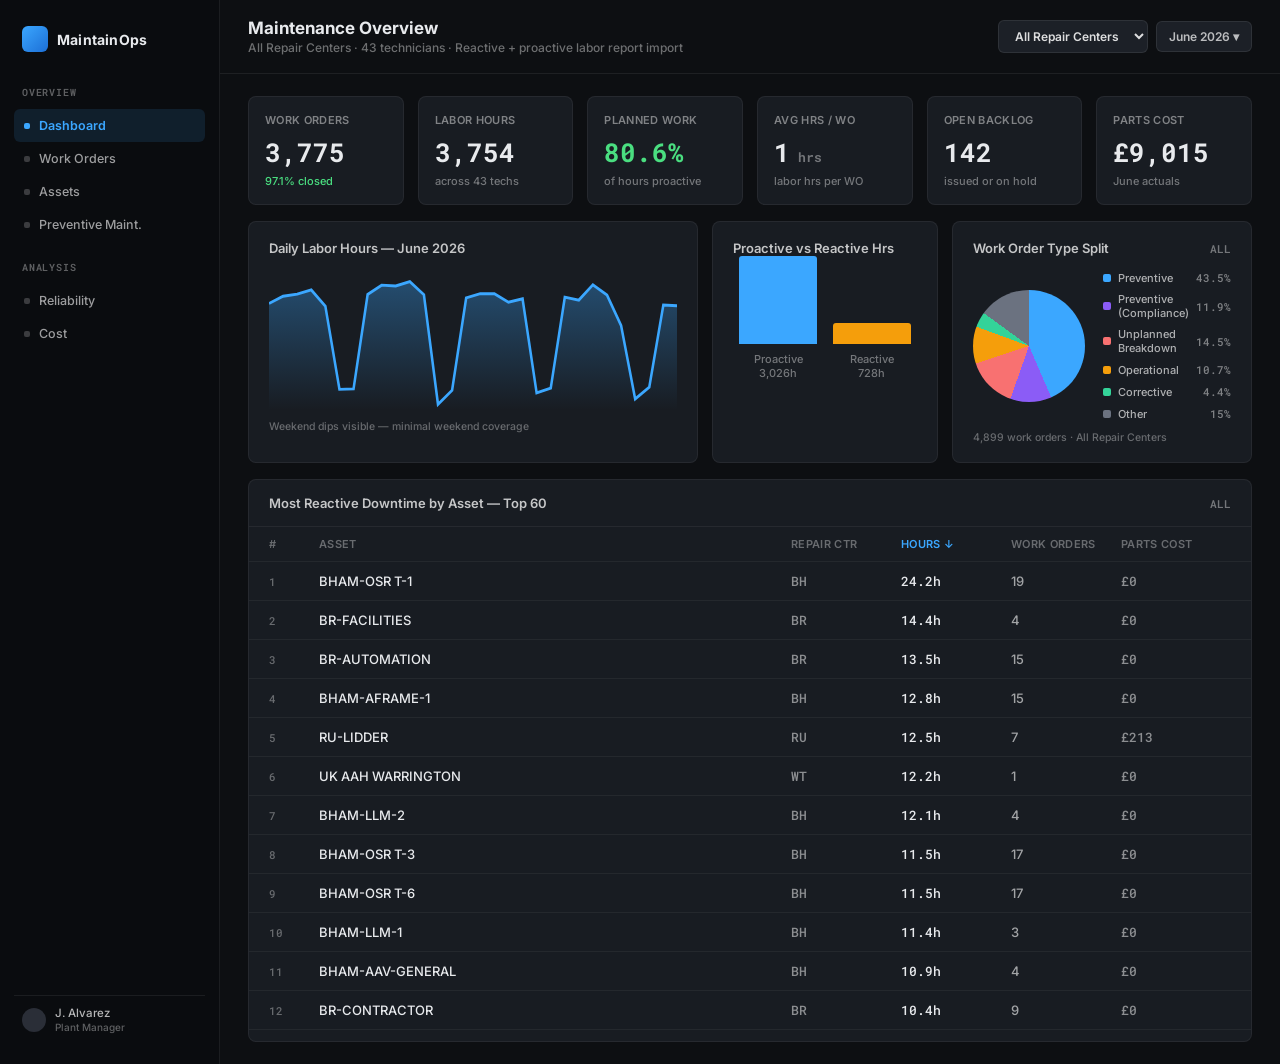
==== app/index.html @ 8ffc5514 "Add maintenance dashboard project files Extracted from uploaded archive: app (dashboard UI + data), " ====
<!DOCTYPE html>
<html lang="en">
<head>
<meta charset="utf-8">
<meta name="viewport" content="width=device-width, initial-scale=1">
<title>Maintenance Dashboard</title>
<link rel="preconnect" href="https://fonts.googleapis.com">
<link rel="preconnect" href="https://fonts.gstatic.com" crossorigin>
<link href="https://fonts.googleapis.com/css2?family=Inter:wght@400;500;600;700;800&family=Roboto+Mono:wght@400;500;600&display=swap" rel="stylesheet">
<link rel="stylesheet" href="styles.css">
</head>
<body>
<div class="app">

  <aside class="sidebar">
    <div class="brand">
      <div class="brand-mark"></div>
      <div class="brand-name">MaintainOps</div>
    </div>

    <div class="nav-section-label">Overview</div>
    <nav class="nav-group">
      <div class="nav-item nav-item--active"><span class="nav-dot nav-dot--active"></span>Dashboard</div>
      <div class="nav-item"><span class="nav-dot"></span>Work Orders</div>
      <div class="nav-item"><span class="nav-dot"></span>Assets</div>
      <div class="nav-item"><span class="nav-dot"></span>Preventive Maint.</div>
    </nav>

    <div class="nav-section-label">Analysis</div>
    <nav class="nav-group">
      <div class="nav-item"><span class="nav-dot"></span>Reliability</div>
      <div class="nav-item"><span class="nav-dot"></span>Cost</div>
    </nav>

    <div class="user-card">
      <div class="avatar"></div>
      <div class="user-meta">
        J. Alvarez<br>
        <span class="user-role">Plant Manager</span>
      </div>
    </div>
  </aside>

  <main class="main">
    <header class="topbar">
      <div>
        <div class="page-title">Maintenance Overview</div>
        <div class="page-subtitle" id="subtitle"></div>
      </div>
      <div class="topbar-controls">
        <select id="rc-select" class="rc-select"></select>
        <div class="period-badge">June 2026 ▾</div>
      </div>
    </header>

    <div class="content">
      <section class="kpi-grid" id="kpi-grid"></section>

      <section class="charts-grid">
        <div class="panel">
          <div class="panel-title" id="chart-title"></div>
          <svg viewBox="0 0 400 120" class="line-chart" preserveAspectRatio="none">
            <defs>
              <linearGradient id="areaGradient" x1="0" y1="0" x2="0" y2="1">
                <stop offset="0%" stop-color="#3ba7ff"/>
                <stop offset="100%" stop-color="#3ba7ff" stop-opacity="0"/>
              </linearGradient>
            </defs>
            <polyline id="area-poly" fill="url(#areaGradient)" stroke="none" opacity="0.35"/>
            <polyline id="line-poly" fill="none" stroke="#3ba7ff" stroke-width="2.5"/>
          </svg>
          <div class="chart-caption">Weekend dips visible — minimal weekend coverage</div>
        </div>

        <div class="panel">
          <div class="panel-title">Proactive vs Reactive Hrs</div>
          <div class="bar-chart">
            <div class="bar-col">
              <div class="bar bar--pro" id="bar-pro"></div>
              <div class="bar-label">Proactive<br><span id="bar-pro-label"></span></div>
            </div>
            <div class="bar-col">
              <div class="bar bar--re" id="bar-re"></div>
              <div class="bar-label">Reactive<br><span id="bar-re-label"></span></div>
            </div>
          </div>
        </div>

        <div class="panel">
          <div class="panel-head">
            <div class="panel-title">Work Order Type Split</div>
            <div class="panel-tag" id="pie-rc-label"></div>
          </div>
          <div class="pie-row">
            <div class="pie" id="pie"></div>
            <div class="legend" id="legend"></div>
          </div>
          <div class="chart-caption" id="total-label"></div>
        </div>
      </section>

      <section class="table-panel">
        <div class="table-head">
          <div class="panel-title" id="table-title"></div>
          <div class="panel-tag" id="table-rc-label"></div>
        </div>
        <div class="table-scroll">
          <div class="table-columns">
            <div>#</div>
            <div>ASSET</div>
            <div>REPAIR CTR</div>
            <div class="sortable" data-sort="hours" id="head-hours">HOURS</div>
            <div class="sortable" data-sort="wo" id="head-wo">WORK ORDERS</div>
            <div class="sortable" data-sort="cost" id="head-cost">PARTS COST</div>
          </div>
          <div class="table-body" id="table-body"></div>
        </div>
      </section>
    </div>
  </main>

</div>
<script src="app.js"></script>
</body>
</html>
---- app/styles.css ----
:root {
  color-scheme: dark;
}

* { box-sizing: border-box; }

html, body {
  height: 100%;
  margin: 0;
}

body {
  background: #0d0f12;
  font-family: 'Inter', system-ui, sans-serif;
  color: #e8eaed;
}

a { color: #3ba7ff; text-decoration: none; }
a:hover { color: #63bcff; }

.app {
  display: flex;
  min-height: 100vh;
  background: #0d0f12;
}

/* ---------- Sidebar ---------- */

.sidebar {
  width: 220px;
  flex: none;
  background: #0a0c0f;
  border-right: 1px solid rgba(255,255,255,.07);
  display: flex;
  flex-direction: column;
  padding: 20px 14px;
  gap: 4px;
}

.brand {
  display: flex;
  align-items: center;
  gap: 9px;
  padding: 6px 8px 20px;
}

.brand-mark {
  width: 26px;
  height: 26px;
  border-radius: 6px;
  background: linear-gradient(135deg,#3ba7ff,#1c6fd6);
  flex: none;
}

.brand-name {
  font: 700 14px 'Inter';
  letter-spacing: .2px;
}

.nav-section-label {
  font: 600 10px 'Roboto Mono';
  color: rgba(255,255,255,.35);
  letter-spacing: .08em;
  padding: 10px 8px 6px;
  text-transform: uppercase;
}

.nav-group + .nav-section-label { margin-top: 6px; }

.nav-item {
  padding: 9px 10px;
  border-radius: 6px;
  color: rgba(255,255,255,.6);
  font: 500 12.5px 'Inter';
  display: flex;
  align-items: center;
  gap: 9px;
  cursor: pointer;
}

.nav-item:hover { background: rgba(255,255,255,.05); }

.nav-item--active {
  background: rgba(59,167,255,.12);
  color: #3ba7ff;
  font: 600 12.5px 'Inter';
}

.nav-dot {
  width: 6px;
  height: 6px;
  border-radius: 2px;
  background: rgba(255,255,255,.2);
  flex: none;
}

.nav-dot--active { background: #3ba7ff; }

.user-card {
  margin-top: auto;
  padding: 10px 8px;
  border-top: 1px solid rgba(255,255,255,.07);
  display: flex;
  align-items: center;
  gap: 9px;
}

.avatar {
  width: 24px;
  height: 24px;
  border-radius: 50%;
  background: #2a2e37;
  flex: none;
}

.user-meta {
  font: 500 11.5px 'Inter';
  color: rgba(255,255,255,.7);
}

.user-role {
  color: rgba(255,255,255,.35);
  font-size: 10px;
}

/* ---------- Main ---------- */

.main {
  flex: 1;
  display: flex;
  flex-direction: column;
  min-width: 0;
}

.topbar {
  display: flex;
  align-items: center;
  justify-content: space-between;
  padding: 18px 28px;
  border-bottom: 1px solid rgba(255,255,255,.07);
  flex-wrap: wrap;
  gap: 12px;
}

.page-title {
  font: 700 17px 'Inter';
}

.page-subtitle {
  font: 500 12px 'Inter';
  color: rgba(255,255,255,.4);
  margin-top: 2px;
}

.topbar-controls {
  display: flex;
  gap: 8px;
  align-items: center;
}

.rc-select {
  padding: 7px 12px;
  border-radius: 6px;
  background: #1c2027;
  border: 1px solid rgba(255,255,255,.08);
  font: 600 12px 'Inter';
  color: rgba(255,255,255,.85);
}

.period-badge {
  padding: 7px 12px;
  border-radius: 6px;
  background: #1c2027;
  border: 1px solid rgba(255,255,255,.08);
  font: 600 12px 'Inter';
  color: rgba(255,255,255,.7);
}

.content {
  padding: 22px 28px;
  overflow: auto;
  flex: 1;
}

/* ---------- KPI cards ---------- */

.kpi-grid {
  display: grid;
  grid-template-columns: repeat(6, 1fr);
  gap: 14px;
}

@media (max-width: 1100px) {
  .kpi-grid { grid-template-columns: repeat(3, 1fr); }
}
@media (max-width: 640px) {
  .kpi-grid { grid-template-columns: repeat(2, 1fr); }
}

.kpi-card {
  background: #181c22;
  border: 1px solid rgba(255,255,255,.06);
  border-radius: 8px;
  padding: 16px;
}

.kpi-label {
  font: 600 11px 'Inter';
  color: rgba(255,255,255,.45);
  letter-spacing: .03em;
}

.kpi-value {
  font: 700 26px 'Roboto Mono';
  margin-top: 8px;
}

.kpi-value--green { color: #4ade80; }

.kpi-unit {
  font-size: 13px;
  color: rgba(255,255,255,.4);
}

.kpi-sub {
  font: 500 11px 'Inter';
  color: rgba(255,255,255,.4);
  margin-top: 5px;
}

.kpi-sub--green { color: #4ade80; }

/* ---------- Charts row ---------- */

.charts-grid {
  display: grid;
  grid-template-columns: 1.5fr 0.75fr 1fr;
  gap: 14px;
  margin-top: 16px;
}

@media (max-width: 1100px) {
  .charts-grid { grid-template-columns: 1fr; }
}

.panel {
  background: #181c22;
  border: 1px solid rgba(255,255,255,.06);
  border-radius: 8px;
  padding: 18px 20px;
}

.panel-head {
  display: flex;
  align-items: center;
  justify-content: space-between;
  margin-bottom: 14px;
}

.panel-title {
  font: 600 13px 'Inter';
  color: rgba(255,255,255,.75);
  margin-bottom: 14px;
}

.panel-head .panel-title { margin-bottom: 0; }

.panel-tag {
  font: 600 11px 'Roboto Mono';
  color: rgba(255,255,255,.4);
}

.line-chart {
  width: 100%;
  height: 140px;
  display: block;
}

.chart-caption {
  font: 500 10.5px 'Inter';
  color: rgba(255,255,255,.35);
  margin-top: 10px;
}

.bar-chart {
  display: flex;
  align-items: flex-end;
  gap: 16px;
  height: 110px;
  padding: 0 6px;
}

.bar-col {
  flex: 1;
  display: flex;
  flex-direction: column;
  align-items: center;
  gap: 8px;
}

.bar {
  width: 100%;
  border-radius: 3px 3px 0 0;
  transition: height .2s ease;
}

.bar--pro { background: #3ba7ff; }
.bar--re { background: #f59e0b; }

.bar-label {
  font: 500 11px 'Inter';
  color: rgba(255,255,255,.4);
  text-align: center;
}

.pie-row {
  display: flex;
  align-items: center;
  gap: 18px;
}

.pie {
  width: 112px;
  height: 112px;
  border-radius: 50%;
  flex: none;
}

.legend {
  display: flex;
  flex-direction: column;
  gap: 7px;
  min-width: 0;
  flex: 1;
}

.legend-item {
  display: flex;
  align-items: center;
  gap: 7px;
  font: 500 11px 'Inter';
  color: rgba(255,255,255,.65);
}

.legend-swatch {
  width: 8px;
  height: 8px;
  border-radius: 2px;
  flex: none;
}

.legend-label { flex: 1; }

.legend-pct {
  font-family: 'Roboto Mono';
  color: rgba(255,255,255,.45);
}

/* ---------- Asset table ---------- */

.table-panel {
  background: #181c22;
  border: 1px solid rgba(255,255,255,.06);
  border-radius: 8px;
  margin-top: 16px;
  overflow: hidden;
}

.table-head {
  display: flex;
  align-items: center;
  justify-content: space-between;
  padding: 15px 20px;
  border-bottom: 1px solid rgba(255,255,255,.06);
}

.table-head .panel-title { margin-bottom: 0; }

.table-scroll {
  overflow-x: auto;
}

.table-columns, .table-row {
  display: grid;
  grid-template-columns: 50px minmax(160px, 1.4fr) 110px 110px 110px 110px;
  min-width: 640px;
  padding: 10px 20px;
  align-items: center;
}

.table-columns {
  font: 600 11px 'Inter';
  color: rgba(255,255,255,.35);
  letter-spacing: .03em;
  position: sticky;
  top: 0;
  background: #181c22;
  z-index: 1;
}

.table-columns .sortable {
  cursor: pointer;
  user-select: none;
}

.table-columns .sortable--active {
  color: #3ba7ff;
}

.table-body {
  max-height: 480px;
  overflow-y: auto;
}

.table-row {
  font: 500 13px 'Inter';
  border-top: 1px solid rgba(255,255,255,.05);
}

.cell-rank {
  color: rgba(255,255,255,.35);
  font-family: 'Roboto Mono';
  font-size: 11px;
}

.cell-rc {
  font-family: 'Roboto Mono';
  color: rgba(255,255,255,.5);
}

.cell-hours {
  font-family: 'Roboto Mono';
}

.cell-wo {
  color: rgba(255,255,255,.6);
}

.cell-cost {
  font-family: 'Roboto Mono';
  color: rgba(255,255,255,.5);
}
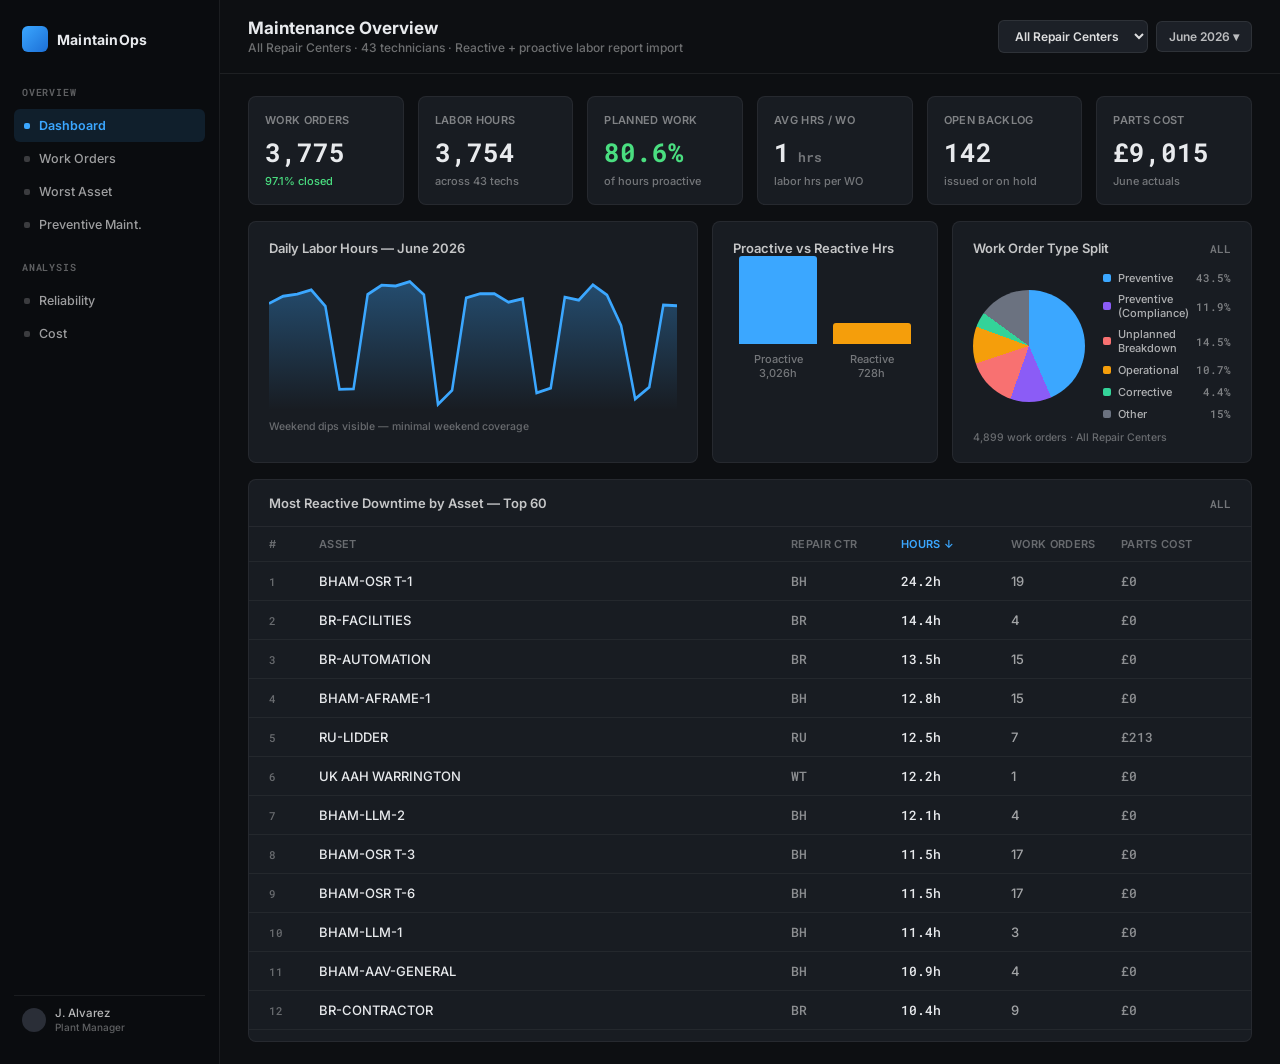
==== commit 5f263d1a: "Add Worst Asset page Imports the latest Maintenance Dashboard design (project/Maintenance Dashboard." ====
--- a/app/index.html
+++ b/app/index.html
@@ -20,9 +20,9 @@
 
     <div class="nav-section-label">Overview</div>
     <nav class="nav-group">
-      <div class="nav-item nav-item--active"><span class="nav-dot nav-dot--active"></span>Dashboard</div>
+      <div class="nav-item" data-page="dashboard"><span class="nav-dot"></span>Dashboard</div>
       <div class="nav-item"><span class="nav-dot"></span>Work Orders</div>
-      <div class="nav-item"><span class="nav-dot"></span>Assets</div>
+      <div class="nav-item" data-page="worst"><span class="nav-dot"></span>Worst Asset</div>
       <div class="nav-item"><span class="nav-dot"></span>Preventive Maint.</div>
     </nav>
 
@@ -42,81 +42,139 @@
   </aside>
 
   <main class="main">
-    <header class="topbar">
-      <div>
-        <div class="page-title">Maintenance Overview</div>
-        <div class="page-subtitle" id="subtitle"></div>
-      </div>
-      <div class="topbar-controls">
-        <select id="rc-select" class="rc-select"></select>
-        <div class="period-badge">June 2026 ▾</div>
-      </div>
-    </header>
+    <section class="page" id="page-dashboard">
+      <header class="topbar">
+        <div>
+          <div class="page-title">Maintenance Overview</div>
+          <div class="page-subtitle" id="subtitle"></div>
+        </div>
+        <div class="topbar-controls">
+          <select id="rc-select" class="rc-select"></select>
+          <div class="period-badge">June 2026 ▾</div>
+        </div>
+      </header>
 
-    <div class="content">
-      <section class="kpi-grid" id="kpi-grid"></section>
+      <div class="content">
+        <section class="kpi-grid" id="kpi-grid"></section>
 
-      <section class="charts-grid">
-        <div class="panel">
-          <div class="panel-title" id="chart-title"></div>
-          <svg viewBox="0 0 400 120" class="line-chart" preserveAspectRatio="none">
-            <defs>
-              <linearGradient id="areaGradient" x1="0" y1="0" x2="0" y2="1">
-                <stop offset="0%" stop-color="#3ba7ff"/>
-                <stop offset="100%" stop-color="#3ba7ff" stop-opacity="0"/>
-              </linearGradient>
-            </defs>
-            <polyline id="area-poly" fill="url(#areaGradient)" stroke="none" opacity="0.35"/>
-            <polyline id="line-poly" fill="none" stroke="#3ba7ff" stroke-width="2.5"/>
-          </svg>
-          <div class="chart-caption">Weekend dips visible — minimal weekend coverage</div>
-        </div>
+        <section class="charts-grid">
+          <div class="panel">
+            <div class="panel-title" id="chart-title"></div>
+            <svg viewBox="0 0 400 120" class="line-chart" preserveAspectRatio="none">
+              <defs>
+                <linearGradient id="areaGradient" x1="0" y1="0" x2="0" y2="1">
+                  <stop offset="0%" stop-color="#3ba7ff"/>
+                  <stop offset="100%" stop-color="#3ba7ff" stop-opacity="0"/>
+                </linearGradient>
+              </defs>
+              <polyline id="area-poly" fill="url(#areaGradient)" stroke="none" opacity="0.35"/>
+              <polyline id="line-poly" fill="none" stroke="#3ba7ff" stroke-width="2.5"/>
+            </svg>
+            <div class="chart-caption">Weekend dips visible — minimal weekend coverage</div>
+          </div>
 
-        <div class="panel">
-          <div class="panel-title">Proactive vs Reactive Hrs</div>
-          <div class="bar-chart">
-            <div class="bar-col">
-              <div class="bar bar--pro" id="bar-pro"></div>
-              <div class="bar-label">Proactive<br><span id="bar-pro-label"></span></div>
-            </div>
-            <div class="bar-col">
-              <div class="bar bar--re" id="bar-re"></div>
-              <div class="bar-label">Reactive<br><span id="bar-re-label"></span></div>
+          <div class="panel">
+            <div class="panel-title">Proactive vs Reactive Hrs</div>
+            <div class="bar-chart">
+              <div class="bar-col">
+                <div class="bar bar--pro" id="bar-pro"></div>
+                <div class="bar-label">Proactive<br><span id="bar-pro-label"></span></div>
+              </div>
+              <div class="bar-col">
+                <div class="bar bar--re" id="bar-re"></div>
+                <div class="bar-label">Reactive<br><span id="bar-re-label"></span></div>
+              </div>
             </div>
           </div>
+
+          <div class="panel">
+            <div class="panel-head">
+              <div class="panel-title">Work Order Type Split</div>
+              <div class="panel-tag" id="pie-rc-label"></div>
+            </div>
+            <div class="pie-row">
+              <div class="pie" id="pie"></div>
+              <div class="legend" id="legend"></div>
+            </div>
+            <div class="chart-caption" id="total-label"></div>
+          </div>
+        </section>
+
+        <section class="table-panel">
+          <div class="table-head">
+            <div class="panel-title" id="table-title"></div>
+            <div class="panel-tag" id="table-rc-label"></div>
+          </div>
+          <div class="table-scroll">
+            <div class="table-columns">
+              <div>#</div>
+              <div>ASSET</div>
+              <div>REPAIR CTR</div>
+              <div class="sortable" data-sort="hours" id="head-hours">HOURS</div>
+              <div class="sortable" data-sort="wo" id="head-wo">WORK ORDERS</div>
+              <div class="sortable" data-sort="cost" id="head-cost">PARTS COST</div>
+            </div>
+            <div class="table-body" id="table-body"></div>
+          </div>
+        </section>
+      </div>
+    </section>
+
+    <section class="page" id="page-worst" hidden>
+      <header class="topbar">
+        <div>
+          <div class="page-title">Worst Asset</div>
+          <div class="page-subtitle" id="worst-subtitle"></div>
         </div>
+        <div class="topbar-controls">
+          <select id="worst-rc-select" class="rc-select"></select>
+          <div class="period-badge">Q2 2026 (Apr–Jun) ▾</div>
+        </div>
+      </header>
 
-        <div class="panel">
-          <div class="panel-head">
-            <div class="panel-title">Work Order Type Split</div>
-            <div class="panel-tag" id="pie-rc-label"></div>
+      <div class="content">
+        <section class="kpi-grid kpi-grid--4" id="worst-kpi-grid"></section>
+
+        <section class="worst-charts-grid">
+          <div class="panel">
+            <div class="panel-title">Top 12 Assets by Reactive Cost</div>
+            <div class="hbar-list" id="worst-bars"></div>
           </div>
-          <div class="pie-row">
-            <div class="pie" id="pie"></div>
-            <div class="legend" id="legend"></div>
+
+          <div class="worst-side">
+            <div class="panel">
+              <div class="panel-title">Failure Type Split</div>
+              <div class="pie-row">
+                <div class="pie pie--sm" id="type-pie"></div>
+                <div class="legend" id="type-legend"></div>
+              </div>
+            </div>
+            <div class="panel panel--grow">
+              <div class="panel-title">Cost by Repair Center</div>
+              <div class="rc-bar-list" id="rc-bars"></div>
+            </div>
           </div>
-          <div class="chart-caption" id="total-label"></div>
-        </div>
-      </section>
+        </section>
 
-      <section class="table-panel">
-        <div class="table-head">
-          <div class="panel-title" id="table-title"></div>
-          <div class="panel-tag" id="table-rc-label"></div>
-        </div>
-        <div class="table-scroll">
-          <div class="table-columns">
-            <div>#</div>
-            <div>ASSET</div>
-            <div>REPAIR CTR</div>
-            <div class="sortable" data-sort="hours" id="head-hours">HOURS</div>
-            <div class="sortable" data-sort="wo" id="head-wo">WORK ORDERS</div>
-            <div class="sortable" data-sort="cost" id="head-cost">PARTS COST</div>
+        <section class="table-panel">
+          <div class="table-head">
+            <div class="panel-title" id="worst-table-title"></div>
+            <div class="panel-tag">Apr–Jun 2026</div>
           </div>
-          <div class="table-body" id="table-body"></div>
-        </div>
-      </section>
-    </div>
+          <div class="table-scroll">
+            <div class="table-columns table-columns--worst">
+              <div>#</div>
+              <div>ASSET</div>
+              <div>REPAIR CTR</div>
+              <div>DOMINANT TYPE</div>
+              <div class="sortable" data-wsort="wo" id="whead-wo">WORK ORDERS</div>
+              <div class="sortable" data-wsort="cost" id="whead-cost">TOTAL COST</div>
+            </div>
+            <div class="table-body" id="worst-table-body"></div>
+          </div>
+        </section>
+      </div>
+    </section>
   </main>
 
 </div>
--- a/app/styles.css
+++ b/app/styles.css
@@ -131,6 +131,15 @@
   flex-direction: column;
   min-width: 0;
 }
+
+.page {
+  display: flex;
+  flex-direction: column;
+  flex: 1;
+  min-height: 0;
+}
+
+.page[hidden] { display: none; }
 
 .topbar {
   display: flex;
@@ -195,6 +204,12 @@
 }
 @media (max-width: 640px) {
   .kpi-grid { grid-template-columns: repeat(2, 1fr); }
+}
+
+.kpi-grid--4 { grid-template-columns: repeat(4, 1fr); }
+
+@media (max-width: 1100px) {
+  .kpi-grid--4 { grid-template-columns: repeat(2, 1fr); }
 }
 
 .kpi-card {
@@ -440,3 +455,112 @@
   font-family: 'Roboto Mono';
   color: rgba(255,255,255,.5);
 }
+
+.cell-type {
+  font: 600 11px 'Roboto Mono';
+  color: rgba(255,255,255,.55);
+}
+
+/* ---------- Worst Asset page ---------- */
+
+.worst-charts-grid {
+  display: grid;
+  grid-template-columns: 1.6fr 1fr;
+  gap: 14px;
+  margin-top: 16px;
+}
+
+@media (max-width: 1100px) {
+  .worst-charts-grid { grid-template-columns: 1fr; }
+}
+
+.worst-side {
+  display: flex;
+  flex-direction: column;
+  gap: 14px;
+}
+
+.panel--grow { flex: 1; }
+
+.pie--sm { width: 104px; height: 104px; }
+
+.hbar-list {
+  display: flex;
+  flex-direction: column;
+  gap: 10px;
+}
+
+.hbar-row {
+  display: grid;
+  grid-template-columns: 190px 1fr 76px;
+  align-items: center;
+  gap: 10px;
+}
+
+.hbar-name {
+  font: 500 11.5px 'Inter';
+  color: rgba(255,255,255,.7);
+  white-space: nowrap;
+  overflow: hidden;
+  text-overflow: ellipsis;
+}
+
+.hbar-track {
+  height: 14px;
+  background: rgba(255,255,255,.05);
+  border-radius: 3px;
+  overflow: hidden;
+}
+
+.hbar-fill {
+  height: 100%;
+  background: linear-gradient(90deg,#f87171,#f59e0b);
+  border-radius: 3px;
+}
+
+.hbar-cost {
+  font: 600 11.5px 'Roboto Mono';
+  color: rgba(255,255,255,.6);
+  text-align: right;
+}
+
+.rc-bar-list {
+  display: flex;
+  flex-direction: column;
+  gap: 9px;
+}
+
+.rc-bar-row {
+  display: grid;
+  grid-template-columns: 36px 1fr 66px;
+  align-items: center;
+  gap: 10px;
+}
+
+.rc-bar-code {
+  font: 600 11px 'Roboto Mono';
+  color: rgba(255,255,255,.5);
+}
+
+.rc-bar-track {
+  height: 12px;
+  background: rgba(255,255,255,.05);
+  border-radius: 3px;
+  overflow: hidden;
+}
+
+.rc-bar-fill {
+  height: 100%;
+  border-radius: 3px;
+}
+
+.rc-bar-cost {
+  font: 600 11px 'Roboto Mono';
+  color: rgba(255,255,255,.6);
+  text-align: right;
+}
+
+.table-columns--worst, .table-row--worst {
+  grid-template-columns: 50px minmax(140px, 1.4fr) 90px 130px 120px 120px;
+  min-width: 660px;
+}
